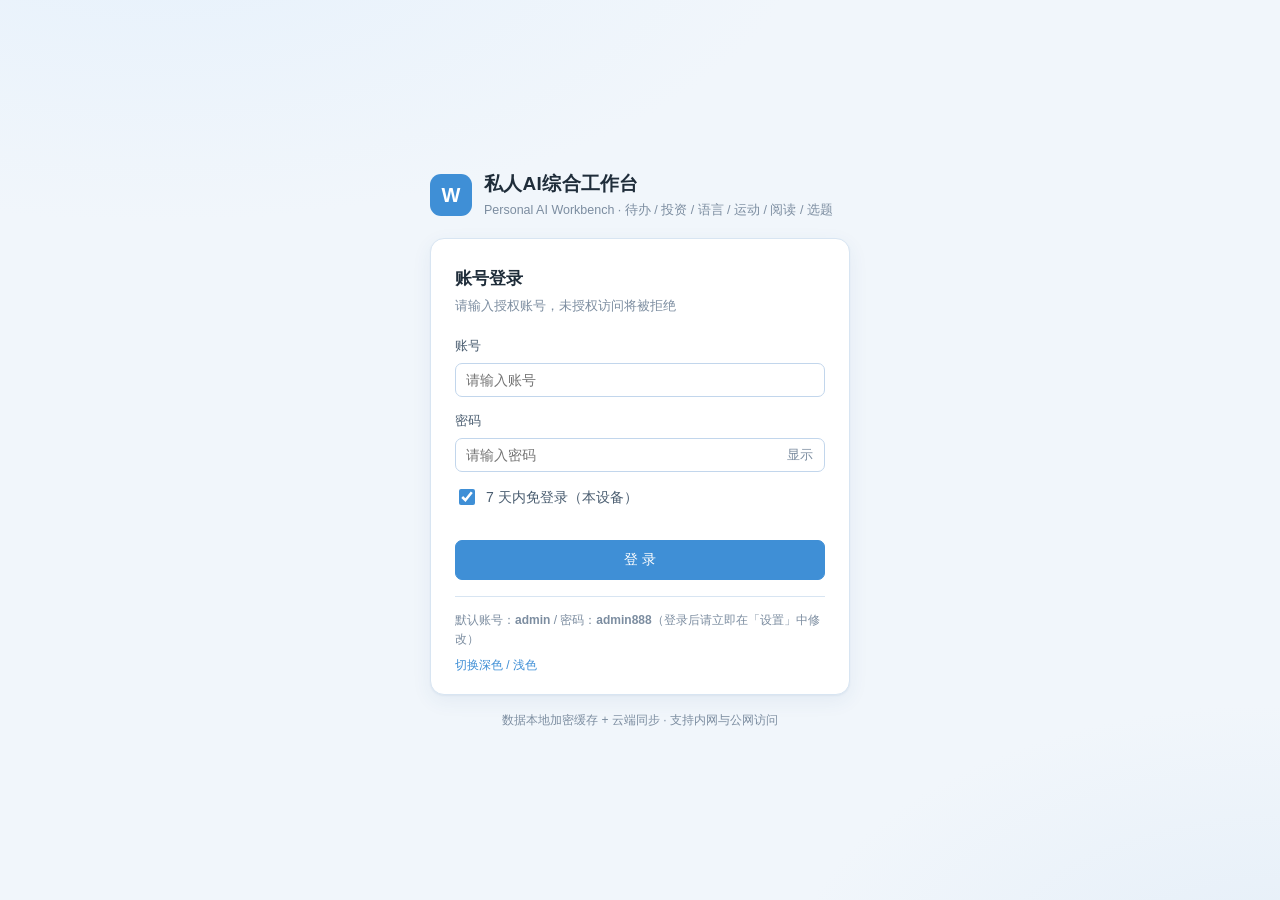
==== index.html @ 4f7e7493 "Add files via upload" ====
<!DOCTYPE html>
<html lang="zh-CN" data-theme="light">
<head>
<meta charset="UTF-8" />
<meta name="viewport" content="width=device-width, initial-scale=1, viewport-fit=cover" />
<meta name="theme-color" content="#3f8fd6" />
<title>芋圆工作台 · 登录</title>
<link rel="manifest" href="./manifest.json" />
<link rel="icon" type="image/png" sizes="192x192" href="./assets/icons/icon-192.png" />
<link rel="apple-touch-icon" href="./assets/icons/icon-192.png" />
<meta name="apple-mobile-web-app-capable" content="yes" />
<meta name="mobile-web-app-capable" content="yes" />
<meta name="apple-mobile-web-app-status-bar-style" content="default" />
<meta name="apple-mobile-web-app-title" content="芋圆" />
<link rel="stylesheet" href="./assets/css/style.css" />
</head>
<body class="login-body">

<div class="login-wrap">
  <div class="login-brand">
    <div class="brand-mark">W</div>
    <div>
      <h1>私人AI综合工作台</h1>
      <p>Personal AI Workbench · 待办 / 投资 / 语言 / 运动 / 阅读 / 选题</p>
    </div>
  </div>

  <div class="login-card">
    <h2>账号登录</h2>
    <p class="login-sub">请输入授权账号，未授权访问将被拒绝</p>

    <form id="loginForm" autocomplete="on" novalidate>
      <label class="field">
        <span>账号</span>
        <input id="username" name="username" type="text" placeholder="请输入账号" autocomplete="username" required />
      </label>

      <label class="field">
        <span>密码</span>
        <span class="pwd-box">
          <input id="password" name="password" type="password" placeholder="请输入密码" autocomplete="current-password" required />
          <button type="button" class="pwd-toggle" id="pwdToggle" aria-label="显示密码">显示</button>
        </span>
      </label>

      <label class="check-line">
        <input type="checkbox" id="remember" checked />
        <span>7 天内免登录（本设备）</span>
      </label>

      <div class="login-msg" id="loginMsg" role="alert"></div>

      <button class="btn btn-primary btn-block" type="submit" id="loginBtn">登 录</button>
    </form>

    <div class="login-foot">
      <span>默认账号：<b>admin</b> / 密码：<b>admin888</b>（登录后请立即在「设置」中修改）</span>
      <button type="button" class="linkbtn" id="themeToggle">切换深色 / 浅色</button>
    </div>
  </div>

  <p class="login-copy">数据本地加密缓存 + 云端同步 · 支持内网与公网访问</p>
</div>

<script src="./assets/js/core.js"></script>
<script>
(function () {
  var $ = function (id) { return document.getElementById(id); };

  Theme.init();
  $('themeToggle').addEventListener('click', function () { Theme.toggle(); });

  $('pwdToggle').addEventListener('click', function () {
    var p = $('password');
    var show = p.type === 'password';
    p.type = show ? 'text' : 'password';
    this.textContent = show ? '隐藏' : '显示';
  });

  // 已登录直接跳转
  if (Auth.isLogged()) { location.replace('./app.html'); return; }

  var msg = $('loginMsg');
  function showMsg(text, ok) {
    msg.textContent = text;
    msg.className = 'login-msg ' + (ok ? 'ok' : 'err') + ' show';
  }

  $('loginForm').addEventListener('submit', function (e) {
    e.preventDefault();
    var u = $('username').value.trim();
    var p = $('password').value;
    if (!u || !p) { showMsg('请输入账号与密码', false); return; }

    var btn = $('loginBtn');
    btn.disabled = true; btn.textContent = '校验中…';

    Auth.login(u, p, $('remember').checked).then(function (res) {
      if (res.ok) {
        showMsg('登录成功，正在进入工作台…', true);
        setTimeout(function () { location.replace('./app.html'); }, 350);
      } else {
        showMsg(res.msg || '账号或密码错误', false);
        btn.disabled = false; btn.textContent = '登 录';
      }
    });
  });
})();
</script>
</body>
</html>
---- assets/css/style.css ----
/* ============================================================
 * 私人AI综合工作台 · 样式表
 * 低饱和商务简约风 / 浅色默认 + 深色模式 / 全端响应式
 * ============================================================ */

:root {
  --bg: #f1f6fb;
  --bg-soft: #e4eef8;
  --panel: #ffffff;
  --panel-2: #f7faff;
  --border: #d8e5f2;
  --border-strong: #c2d6ec;
  --text: #1f2d3a;
  --text-2: #4a5d70;
  --text-3: #7c8da0;
  --accent: #3f8fd6;
  --accent-soft: #e6f1fc;
  --accent-text: #ffffff;
  --ok: #3f9d6b;
  --ok-soft: #e4f4ec;
  --warn: #c08a2e;
  --warn-soft: #f8f0e1;
  --err: #c25a52;
  --err-soft: #f8ebe9;
  --info: #4f93c4;
  --info-soft: #e7f2fb;
  --shadow: 0 1px 2px rgba(38, 88, 140, .06), 0 6px 20px rgba(38, 88, 140, .07);
  --radius: 10px;
  --radius-sm: 7px;
  --sidebar-w: 232px;
  --header-h: 58px;
  --font: -apple-system, BlinkMacSystemFont, "Segoe UI", "PingFang SC", "Hiragino Sans GB", "Microsoft YaHei", "Helvetica Neue", Arial, sans-serif;
}

[data-theme="dark"] {
  --bg: #101a26;
  --bg-soft: #15212f;
  --panel: #16222f;
  --panel-2: #1b2836;
  --border: #243343;
  --border-strong: #32465a;
  --text: #dde8f2;
  --text-2: #9fb2c4;
  --text-3: #6f8094;
  --accent: #5aa6e6;
  --accent-soft: #16314a;
  --accent-text: #08121c;
  --ok: #6fc090;
  --ok-soft: #16301f;
  --warn: #d6a85e;
  --warn-soft: #2c261a;
  --err: #e08a82;
  --err-soft: #2c201f;
  --info: #7fb6e0;
  --info-soft: #142634;
  --shadow: 0 1px 2px rgba(0, 0, 0, .32), 0 6px 20px rgba(0, 0, 0, .28);
}

* { box-sizing: border-box; }
html, body { height: 100%; }
body {
  margin: 0;
  font-family: var(--font);
  font-size: 14px;
  line-height: 1.6;
  color: var(--text);
  background: var(--bg);
  -webkit-font-smoothing: antialiased;
  -webkit-tap-highlight-color: transparent;
}
h1, h2, h3, h4, p { margin: 0; }
button, input, select, textarea { font-family: inherit; font-size: 14px; color: inherit; }
a { color: var(--accent); text-decoration: none; }

/* ---------- 通用控件 ---------- */
.btn {
  display: inline-flex; align-items: center; justify-content: center; gap: 6px;
  height: 34px; padding: 0 14px; border-radius: var(--radius-sm);
  border: 1px solid var(--border-strong); background: var(--panel); color: var(--text);
  cursor: pointer; transition: .15s; white-space: nowrap; user-select: none;
}
.btn:hover { border-color: var(--accent); color: var(--accent); }
.btn:active { transform: translateY(1px); }
.btn-primary { background: var(--accent); border-color: var(--accent); color: var(--accent-text); }
.btn-primary:hover { filter: brightness(1.08); color: var(--accent-text); }
.btn-sm { height: 28px; padding: 0 10px; font-size: 13px; border-radius: 6px; }
.btn-ghost { background: transparent; border-color: transparent; color: var(--text-2); }
.btn-ghost:hover { background: var(--bg-soft); color: var(--accent); }
.btn-block { width: 100%; height: 40px; }
.btn-danger:hover { border-color: var(--err); color: var(--err); }
.btn[disabled] { opacity: .55; cursor: not-allowed; }

input[type="text"], input[type="password"], input[type="date"], input[type="number"],
input[type="search"], select, textarea {
  width: 100%; padding: 8px 10px; border: 1px solid var(--border-strong);
  border-radius: var(--radius-sm); background: var(--panel); outline: none; transition: .15s;
}
input:focus, select:focus, textarea:focus { border-color: var(--accent); box-shadow: 0 0 0 3px var(--accent-soft); }
textarea { resize: vertical; min-height: 68px; line-height: 1.6; }
label.field { display: block; margin-bottom: 14px; }
label.field > span { display: block; margin-bottom: 6px; color: var(--text-2); font-size: 13px; }
.check-line { display: flex; align-items: center; gap: 8px; color: var(--text-2); cursor: pointer; }
.check-line input { width: 16px; height: 16px; accent-color: var(--accent); }

.tag {
  display: inline-flex; align-items: center; gap: 4px; height: 22px; padding: 0 8px;
  border-radius: 20px; font-size: 12px; background: var(--bg-soft); color: var(--text-2); white-space: nowrap;
}
.tag.ok { background: var(--ok-soft); color: var(--ok); }
.tag.warn { background: var(--warn-soft); color: var(--warn); }
.tag.err { background: var(--err-soft); color: var(--err); }
.tag.info { background: var(--info-soft); color: var(--info); }
.tag.accent { background: var(--accent-soft); color: var(--accent); }

.muted { color: var(--text-3); }
.small { font-size: 12.5px; }
.row { display: flex; gap: 10px; flex-wrap: wrap; }
.row-between { display: flex; align-items: center; justify-content: space-between; gap: 10px; flex-wrap: wrap; }
.grow { flex: 1 1 auto; min-width: 0; }
.hidden { display: none !important; }

/* ---------- 提示条 ---------- */
.toast-box { position: fixed; right: 16px; bottom: 16px; z-index: 9999; display: flex; flex-direction: column; gap: 8px; }
.toast {
  padding: 10px 14px; border-radius: var(--radius-sm); background: var(--panel);
  border: 1px solid var(--border-strong); box-shadow: var(--shadow); max-width: 78vw;
  animation: toastin .2s ease-out;
}
.toast.ok { border-left: 3px solid var(--ok); }
.toast.err { border-left: 3px solid var(--err); }
.toast.warn { border-left: 3px solid var(--warn); }
.toast.info { border-left: 3px solid var(--info); }
.toast.out { opacity: 0; transform: translateY(6px); transition: .35s; }
@keyframes toastin { from { opacity: 0; transform: translateY(8px); } to { opacity: 1; transform: none; } }

/* ============================================================
 * 登录页
 * ============================================================ */
.login-body {
  display: flex; align-items: center; justify-content: center; padding: 24px;
  background:
    radial-gradient(1100px 520px at 12% -10%, var(--accent-soft), transparent 60%),
    radial-gradient(900px 520px at 100% 110%, var(--bg-soft), transparent 55%),
    var(--bg);
}
.login-wrap { width: 100%; max-width: 420px; }
.login-brand { display: flex; align-items: center; gap: 12px; margin-bottom: 18px; }
.brand-mark {
  width: 42px; height: 42px; flex: none; border-radius: 11px; background: var(--accent);
  color: var(--accent-text); font-weight: 700; font-size: 20px;
  display: flex; align-items: center; justify-content: center;
}
.login-brand h1 { font-size: 19px; font-weight: 650; letter-spacing: .3px; }
.login-brand p { font-size: 12.5px; color: var(--text-3); }
.login-card { background: var(--panel); border: 1px solid var(--border); border-radius: 14px; padding: 26px 24px 20px; box-shadow: var(--shadow); }
.login-card h2 { font-size: 17px; font-weight: 620; }
.login-sub { color: var(--text-3); font-size: 12.5px; margin: 4px 0 20px; }
.pwd-box { position: relative; display: block; }
.pwd-toggle {
  position: absolute; right: 6px; top: 50%; transform: translateY(-50%);
  border: none; background: transparent; color: var(--text-3); cursor: pointer; font-size: 12.5px; padding: 4px 6px;
}
.login-msg { min-height: 20px; font-size: 12.5px; opacity: 0; transition: .2s; margin: 4px 0 8px; }
.login-msg.show { opacity: 1; }
.login-msg.err { color: var(--err); }
.login-msg.ok { color: var(--ok); }
.login-foot { margin-top: 16px; padding-top: 14px; border-top: 1px solid var(--border); display: flex; flex-direction: column; gap: 8px; font-size: 12px; color: var(--text-3); }
.linkbtn { align-self: flex-start; background: none; border: none; color: var(--accent); cursor: pointer; padding: 0; font-size: 12px; }
.login-copy { text-align: center; margin-top: 16px; font-size: 12px; color: var(--text-3); }

/* ============================================================
 * 工作台框架
 * ============================================================ */
.app { display: flex; min-height: 100vh; }

.sidebar {
  width: var(--sidebar-w); flex: none; background: var(--panel); border-right: 1px solid var(--border);
  display: flex; flex-direction: column; position: fixed; inset: 0 auto 0 0; z-index: 60;
}
.side-head { height: var(--header-h); display: flex; align-items: center; gap: 10px; padding: 0 16px; border-bottom: 1px solid var(--border); }
.side-head .brand-mark { width: 30px; height: 30px; font-size: 15px; border-radius: 8px; }
.side-head .t { font-weight: 620; font-size: 14.5px; letter-spacing: .2px; }
.side-head .s { font-size: 11px; color: var(--text-3); }
.nav { padding: 12px 10px; overflow-y: auto; flex: 1; }
.nav-label { font-size: 11px; color: var(--text-3); padding: 8px 10px 6px; letter-spacing: .5px; }
.nav-item {
  display: flex; align-items: center; gap: 10px; width: 100%; padding: 10px 11px; margin-bottom: 3px;
  border: none; background: transparent; border-radius: 8px; color: var(--text-2);
  cursor: pointer; text-align: left; transition: .14s; font-size: 14px;
}
.nav-item:hover { background: var(--bg-soft); color: var(--text); }
.nav-item.active { background: var(--accent-soft); color: var(--accent); font-weight: 600; }
.nav-item .ico { width: 18px; height: 18px; flex: none; opacity: .9; }
.nav-item .badge {
  margin-left: auto; min-width: 20px; height: 19px; padding: 0 6px; border-radius: 10px;
  background: var(--bg-soft); color: var(--text-2); font-size: 11.5px;
  display: inline-flex; align-items: center; justify-content: center;
}
.nav-item.active .badge { background: var(--accent); color: var(--accent-text); }
.side-foot { padding: 10px; border-top: 1px solid var(--border); display: flex; flex-direction: column; gap: 6px; }
.sync-chip {
  display: flex; align-items: center; gap: 7px; font-size: 12px; color: var(--text-3);
  padding: 7px 10px; background: var(--bg-soft); border-radius: 7px;
}
.dot { width: 7px; height: 7px; border-radius: 50%; background: var(--text-3); flex: none; }
.dot.ok { background: var(--ok); }
.dot.err { background: var(--err); }
.dot.pending, .dot.syncing { background: var(--warn); animation: pulse 1.2s infinite; }
@keyframes pulse { 50% { opacity: .35; } }

.main { flex: 1; min-width: 0; margin-left: var(--sidebar-w); display: flex; flex-direction: column; }
.topbar {
  height: var(--header-h); position: sticky; top: 0; z-index: 50;
  background: color-mix(in srgb, var(--bg) 88%, transparent);
  backdrop-filter: saturate(160%) blur(8px);
  border-bottom: 1px solid var(--border);
  display: flex; align-items: center; gap: 12px; padding: 0 18px;
}
.topbar .page-title { font-size: 15.5px; font-weight: 620; }
.topbar .page-sub { font-size: 12px; color: var(--text-3); }
.top-actions { margin-left: auto; display: flex; align-items: center; gap: 8px; }
.icon-btn {
  width: 34px; height: 34px; border-radius: 8px; border: 1px solid var(--border);
  background: var(--panel); color: var(--text-2); cursor: pointer;
  display: inline-flex; align-items: center; justify-content: center;
}
.icon-btn:hover { color: var(--accent); border-color: var(--accent); }
.menu-btn { display: none; }
.content { padding: 18px; max-width: 1240px; width: 100%; }
.view { display: none; }
.view.active { display: block; animation: fade .18s ease-out; }
@keyframes fade { from { opacity: 0; transform: translateY(4px); } to { opacity: 1; transform: none; } }

.backdrop { display: none; position: fixed; inset: 0; background: rgba(10, 15, 20, .38); z-index: 55; }
.backdrop.show { display: block; }

/* ---------- 卡片与栅格 ---------- */
.card { background: var(--panel); border: 1px solid var(--border); border-radius: var(--radius); padding: 16px; box-shadow: var(--shadow); }
.card + .card { margin-top: 14px; }
.card-head { display: flex; align-items: center; justify-content: space-between; gap: 10px; margin-bottom: 12px; flex-wrap: wrap; }
.card-head h3 { font-size: 14.5px; font-weight: 620; display: flex; align-items: center; gap: 8px; }
.card-head .sub { font-size: 12px; color: var(--text-3); font-weight: 400; }
.grid { display: grid; gap: 14px; }
.g2 { grid-template-columns: repeat(2, minmax(0, 1fr)); }
.g3 { grid-template-columns: repeat(3, minmax(0, 1fr)); }
.g4 { grid-template-columns: repeat(4, minmax(0, 1fr)); }

.stat { background: var(--panel); border: 1px solid var(--border); border-radius: var(--radius); padding: 14px 16px; }
.stat .n { font-size: 24px; font-weight: 650; letter-spacing: .5px; }
.stat .l { font-size: 12.5px; color: var(--text-3); margin-top: 2px; }
.stat .x { font-size: 11.5px; color: var(--text-3); margin-top: 6px; }

/* ---------- 列表项 ---------- */
.item {
  border: 1px solid var(--border); border-radius: var(--radius-sm); padding: 12px 14px;
  background: var(--panel-2); margin-bottom: 10px; transition: .15s;
}
.item:hover { border-color: var(--border-strong); }
.item.done { opacity: .62; }
.item.done .item-title { text-decoration: line-through; }
.item-title { font-weight: 560; word-break: break-word; }
.item-meta { display: flex; flex-wrap: wrap; gap: 6px; align-items: center; margin-top: 7px; font-size: 12px; color: var(--text-3); }
.item-actions { display: flex; gap: 6px; flex-wrap: wrap; margin-top: 10px; }
.item-note { margin-top: 8px; padding: 8px 10px; background: var(--bg-soft); border-radius: 6px; font-size: 13px; color: var(--text-2); white-space: pre-wrap; }
.item.status-doing { border-left: 3px solid var(--info); }
.item.status-done { border-left: 3px solid var(--ok); }
.item.status-delay { border-left: 3px solid var(--warn); }

.empty { text-align: center; padding: 28px 12px; color: var(--text-3); font-size: 13px; }
.divider { height: 1px; background: var(--border); margin: 14px 0; }

.chips { display: flex; gap: 6px; flex-wrap: wrap; }
.chip {
  padding: 5px 11px; border-radius: 18px; border: 1px solid var(--border-strong);
  background: var(--panel); color: var(--text-2); cursor: pointer; font-size: 12.5px; transition: .14s;
}
.chip:hover { border-color: var(--accent); color: var(--accent); }
.chip.on { background: var(--accent); border-color: var(--accent); color: var(--accent-text); }

.inline-form { display: grid; gap: 10px; grid-template-columns: repeat(auto-fit, minmax(150px, 1fr)); align-items: end; }
.inline-form .full { grid-column: 1 / -1; }

.readbox { line-height: 1.85; font-size: 14.5px; color: var(--text); white-space: pre-wrap; }
.readbox.zoom { font-size: 17px; line-height: 2.05; letter-spacing: .3px; }
.quote { border-left: 3px solid var(--accent); padding: 6px 0 6px 12px; color: var(--text-2); background: var(--bg-soft); border-radius: 0 6px 6px 0; }

.kv { display: flex; gap: 8px; font-size: 13px; padding: 5px 0; border-bottom: 1px dashed var(--border); }
.kv:last-child { border-bottom: none; }
.kv .k { color: var(--text-3); min-width: 76px; flex: none; }

.bar-wrap { display: flex; align-items: flex-end; gap: 8px; height: 120px; padding-top: 8px; }
.bar-col { flex: 1; display: flex; flex-direction: column; align-items: center; gap: 6px; }
.bar {
  width: 100%; max-width: 34px; background: var(--accent-soft); border-radius: 5px 5px 0 0;
  border: 1px solid var(--border); border-bottom: none; min-height: 3px; position: relative; transition: .3s;
}
.bar.filled { background: var(--accent); border-color: var(--accent); }
.bar-lb { font-size: 11px; color: var(--text-3); }

.calendar { display: grid; grid-template-columns: repeat(7, 1fr); gap: 5px; }
.cal-cell {
  aspect-ratio: 1; border-radius: 5px; background: var(--bg-soft); border: 1px solid var(--border);
  display: flex; align-items: center; justify-content: center; font-size: 11px; color: var(--text-3);
}
.cal-cell.hit { background: var(--accent); border-color: var(--accent); color: var(--accent-text); font-weight: 600; }
.cal-cell.today { outline: 2px solid var(--warn); outline-offset: 1px; }

.tablewrap { overflow-x: auto; }
table.tb { width: 100%; border-collapse: collapse; font-size: 13px; min-width: 460px; }
table.tb th, table.tb td { padding: 9px 10px; text-align: left; border-bottom: 1px solid var(--border); }
table.tb th { color: var(--text-3); font-weight: 500; font-size: 12px; background: var(--panel-2); }

details.acc { border: 1px solid var(--border); border-radius: var(--radius-sm); padding: 10px 12px; background: var(--panel-2); margin-bottom: 10px; }
details.acc > summary { cursor: pointer; font-weight: 560; list-style: none; display: flex; align-items: center; gap: 8px; }
details.acc > summary::-webkit-details-marker { display: none; }
details.acc > summary::before { content: '▸'; color: var(--text-3); transition: .15s; }
details.acc[open] > summary::before { transform: rotate(90deg); }
details.acc .body { margin-top: 10px; padding-top: 10px; border-top: 1px dashed var(--border); }

/* ---------- 抖音热点荐书 ---------- */
.lib-reco { border: 1px solid var(--border); border-radius: var(--radius-sm); padding: 12px 14px; background: var(--panel-2); margin-bottom: 12px; transition: .15s; }
.lib-reco:hover { border-color: var(--border-strong); }
.lib-reco-hd { display: flex; gap: 10px; align-items: flex-start; }
.lib-rank { flex: none; width: 22px; height: 22px; border-radius: 6px; background: var(--accent); color: var(--accent-text); font-size: 12px; font-weight: 700; display: inline-flex; align-items: center; justify-content: center; margin-top: 1px; }
.lib-reco-t { font-weight: 600; font-size: 14px; }
.lib-reco-books { margin-top: 10px; display: grid; gap: 8px; }
.lib-book { display: flex; align-items: center; gap: 10px; padding: 9px 11px; border: 1px solid var(--border); border-radius: 8px; background: var(--panel); }
.lib-book .grow { min-width: 0; }

/* ---------- 投资关键词 / 案例网格 ---------- */
.term-grid { display: grid; grid-template-columns: repeat(auto-fill, minmax(220px, 1fr)); gap: 12px; }
.term-grid .term-card { margin: 0; }
.case-grid { display: grid; grid-template-columns: repeat(auto-fill, minmax(280px, 1fr)); gap: 12px; }
.case-grid .case-card { margin: 0; }

/* ---------- 自媒体脚本卡片 ---------- */
.script-card { border: 1px solid var(--border); border-radius: var(--radius-sm); padding: 14px; margin-bottom: 14px; background: var(--panel-2); }
.script-head { display: flex; align-items: center; gap: 10px; margin-bottom: 10px; flex-wrap: wrap; }
.script-title { font-weight: 600; color: var(--text); font-size: 15px; }
.script-body { white-space: pre-wrap; line-height: 1.85; font-size: 14px; }

/* ---------- 学习进度条 ---------- */
.progress { height: 10px; background: var(--bg-soft); border-radius: 99px; overflow: hidden; }
.progress .bar { height: 100%; width: 0; background: linear-gradient(90deg, var(--accent), #6fb3e8); border-radius: 99px; transition: width .4s ease; }

/* ---------- 打卡激励条 ---------- */
.streak-card { display: flex; align-items: center; gap: 18px; flex-wrap: wrap; padding: 14px 16px; }
.streak-left { display: flex; align-items: center; gap: 10px; }
.streak-left .fire { font-size: 30px; line-height: 1; }
.streak-left .big { font-size: 30px; font-weight: 700; color: var(--accent); line-height: 1; }
.streak-mid { flex: 1; min-width: 160px; }
.streak-mid .wk { display: flex; gap: 7px; margin-bottom: 4px; }
.streak-mid .dot { width: 14px; height: 14px; border-radius: 50%; background: var(--bg-soft); border: 1px solid var(--border-strong); }
.streak-mid .dot.on { background: var(--accent); border-color: var(--accent); }
.streak-mid .dot.today { box-shadow: 0 0 0 3px var(--accent-soft); }
.streak-right { display: flex; gap: 8px; }

/* ---------- 本月运动日历 ---------- */
.cal-grid { display: grid; grid-template-columns: repeat(7, 1fr); gap: 6px; }
.cal-day { position: relative; min-height: 42px; border-radius: 8px; background: var(--bg-soft); border: 1px solid var(--border); display: flex; flex-direction: column; align-items: center; justify-content: center; font-size: 12px; color: var(--text-2); }
.cal-day.hit { background: var(--accent-soft); border-color: var(--accent); color: var(--accent); }
.cal-day.today { box-shadow: 0 0 0 2px var(--accent); }
.cal-day .cd-num { font-weight: 600; }
.cal-day .cd-min { font-size: 10px; }

/* ---------- 响应式 ---------- */
@media (max-width: 1080px) {
  .g4 { grid-template-columns: repeat(2, minmax(0, 1fr)); }
  .g3 { grid-template-columns: repeat(2, minmax(0, 1fr)); }
}
@media (max-width: 760px) {
  :root { --header-h: 54px; }
  .sidebar { transform: translateX(-100%); transition: transform .22s ease; box-shadow: var(--shadow); width: 250px; }
  .sidebar.open { transform: none; }
  .main { margin-left: 0; }
  .menu-btn { display: inline-flex; }
  .content { padding: 12px; }
  .g2, .g3, .g4 { grid-template-columns: 1fr; }
  .topbar { padding: 0 12px; gap: 8px; }
  .topbar .page-sub { display: none; }
  .btn { height: 36px; }
  .btn-sm { height: 32px; }
  .item-actions .btn { flex: 1 1 auto; min-width: 74px; }
  .stat .n { font-size: 21px; }
}
@media print {
  .sidebar, .topbar, .item-actions, .btn { display: none !important; }
  .main { margin: 0; }
}
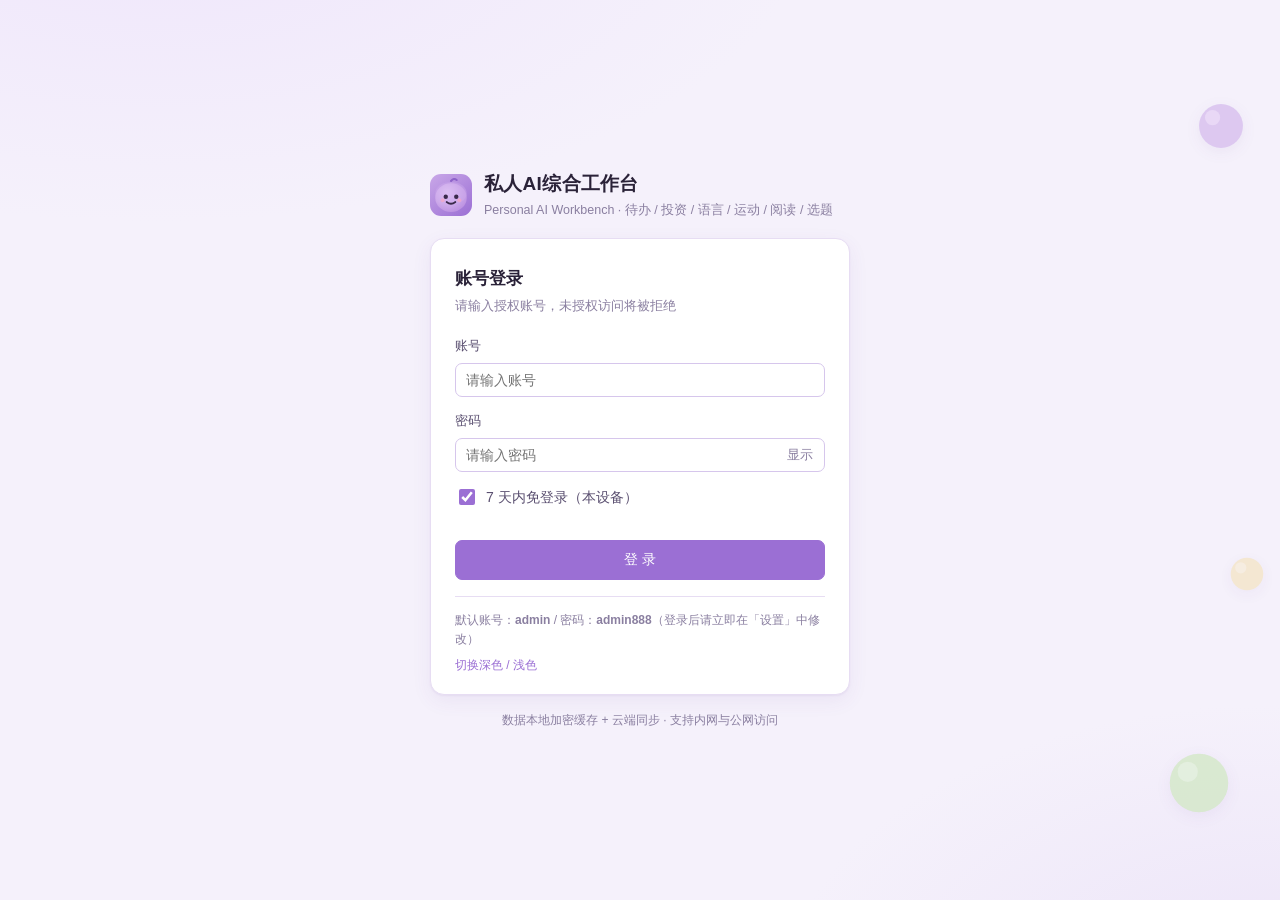
==== commit 356c02b8: "Add files via upload" ====
--- a/index.html
+++ b/index.html
@@ -3,7 +3,7 @@
 <head>
 <meta charset="UTF-8" />
 <meta name="viewport" content="width=device-width, initial-scale=1, viewport-fit=cover" />
-<meta name="theme-color" content="#3f8fd6" />
+<meta name="theme-color" content="#9b6fd4" />
 <title>芋圆工作台 · 登录</title>
 <link rel="manifest" href="./manifest.json" />
 <link rel="icon" type="image/png" sizes="192x192" href="./assets/icons/icon-192.png" />
@@ -16,9 +16,15 @@
 </head>
 <body class="login-body">
 
+<div class="deco" aria-hidden="true">
+  <svg class="taro-float t1" viewBox="0 0 32 32"><circle cx="16" cy="16" r="13" fill="#c9a7e8"/><circle cx="11" cy="11" r="4.5" fill="#e7d0f7" opacity=".7"/></svg>
+  <svg class="taro-float t2" viewBox="0 0 32 32"><circle cx="16" cy="16" r="13" fill="#bfe3a7"/><circle cx="11" cy="11" r="4.5" fill="#dbf3cf" opacity=".7"/></svg>
+  <svg class="taro-float t3" viewBox="0 0 32 32"><circle cx="16" cy="16" r="13" fill="#f3dca0"/><circle cx="11" cy="11" r="4.5" fill="#fbecd0" opacity=".7"/></svg>
+</div>
+
 <div class="login-wrap">
   <div class="login-brand">
-    <div class="brand-mark">W</div>
+    <div class="brand-mark taro-mark"><svg viewBox="0 0 48 48" class="taro-face" aria-hidden="true"><defs><radialGradient id="tg" cx="38%" cy="32%" r="80%"><stop offset="0%" stop-color="#e7d0f7"/><stop offset="100%" stop-color="#b78adf"/></radialGradient></defs><ellipse cx="24" cy="27" rx="18" ry="16.5" fill="url(#tg)"/><ellipse cx="24" cy="22" rx="18" ry="13" fill="#cda8ec" opacity=".45"/><path d="M24 8 q3.2 -4 6.5 -1.2" stroke="#8e63c9" stroke-width="2.4" fill="none" stroke-linecap="round"/><circle cx="18" cy="26" r="2.5" fill="#3a2a4a"/><circle cx="30" cy="26" r="2.5" fill="#3a2a4a"/><path d="M19 32 Q24 36 29 32" stroke="#3a2a4a" stroke-width="2" fill="none" stroke-linecap="round"/><circle cx="14.5" cy="30" r="2.3" fill="#f7a8c4" opacity=".7"/><circle cx="33.5" cy="30" r="2.3" fill="#f7a8c4" opacity=".7"/></svg></div>
     <div>
       <h1>私人AI综合工作台</h1>
       <p>Personal AI Workbench · 待办 / 投资 / 语言 / 运动 / 阅读 / 选题</p>
--- a/assets/css/style.css
+++ b/assets/css/style.css
@@ -4,17 +4,17 @@
  * ============================================================ */
 
 :root {
-  --bg: #f1f6fb;
-  --bg-soft: #e4eef8;
+  --bg: #f5f1fb;
+  --bg-soft: #ece4f8;
   --panel: #ffffff;
-  --panel-2: #f7faff;
-  --border: #d8e5f2;
-  --border-strong: #c2d6ec;
-  --text: #1f2d3a;
-  --text-2: #4a5d70;
-  --text-3: #7c8da0;
-  --accent: #3f8fd6;
-  --accent-soft: #e6f1fc;
+  --panel-2: #faf7ff;
+  --border: #e7ddf3;
+  --border-strong: #d6c6ec;
+  --text: #2a2238;
+  --text-2: #5a4f70;
+  --text-3: #8a7fa0;
+  --accent: #9b6fd4;
+  --accent-soft: #efe6fb;
   --accent-text: #ffffff;
   --ok: #3f9d6b;
   --ok-soft: #e4f4ec;
@@ -22,9 +22,9 @@
   --warn-soft: #f8f0e1;
   --err: #c25a52;
   --err-soft: #f8ebe9;
-  --info: #4f93c4;
-  --info-soft: #e7f2fb;
-  --shadow: 0 1px 2px rgba(38, 88, 140, .06), 0 6px 20px rgba(38, 88, 140, .07);
+  --info: #6f86cf;
+  --info-soft: #eceefb;
+  --shadow: 0 1px 2px rgba(96, 56, 150, .06), 0 6px 20px rgba(96, 56, 150, .07);
   --radius: 10px;
   --radius-sm: 7px;
   --sidebar-w: 232px;
@@ -33,27 +33,27 @@
 }
 
 [data-theme="dark"] {
-  --bg: #101a26;
-  --bg-soft: #15212f;
-  --panel: #16222f;
-  --panel-2: #1b2836;
-  --border: #243343;
-  --border-strong: #32465a;
-  --text: #dde8f2;
-  --text-2: #9fb2c4;
-  --text-3: #6f8094;
-  --accent: #5aa6e6;
-  --accent-soft: #16314a;
-  --accent-text: #08121c;
+  --bg: #16111f;
+  --bg-soft: #1e182b;
+  --panel: #1c1626;
+  --panel-2: #221a30;
+  --border: #2c2440;
+  --border-strong: #3a2f55;
+  --text: #ece6f5;
+  --text-2: #b6a8cc;
+  --text-3: #857a9c;
+  --accent: #b389e8;
+  --accent-soft: #2a2042;
+  --accent-text: #1a1230;
   --ok: #6fc090;
   --ok-soft: #16301f;
   --warn: #d6a85e;
   --warn-soft: #2c261a;
   --err: #e08a82;
   --err-soft: #2c201f;
-  --info: #7fb6e0;
-  --info-soft: #142634;
-  --shadow: 0 1px 2px rgba(0, 0, 0, .32), 0 6px 20px rgba(0, 0, 0, .28);
+  --info: #9ab6e8;
+  --info-soft: #1a2238;
+  --shadow: 0 1px 2px rgba(0, 0, 0, .34), 0 6px 20px rgba(0, 0, 0, .30);
 }
 
 * { box-sizing: border-box; }
@@ -387,3 +387,100 @@
   .sidebar, .topbar, .item-actions, .btn { display: none !important; }
   .main { margin: 0; }
 }
+
+/* ============================================================
+ * V2 新增组件样式：视频卡 / 步骤 / 弹窗 / 收藏夹选择
+ * ============================================================ */
+
+/* ---- 视频卡片（建立财商 / 英语学习 每日跟读视频） ---- */
+.video-card {
+  border: 1px solid var(--border);
+  border-radius: var(--radius);
+  background: var(--panel-2);
+  padding: 14px 16px;
+  display: flex;
+  flex-direction: column;
+  gap: 8px;
+}
+.vc-top { display: flex; flex-wrap: wrap; align-items: center; gap: 8px; }
+.vc-platform {
+  font-size: 12px; font-weight: 600; color: var(--accent);
+  background: var(--accent-soft); border: 1px solid var(--border-strong);
+  padding: 2px 9px; border-radius: 999px;
+}
+.vc-title { font-size: 17px; font-weight: 600; color: var(--text); line-height: 1.45; }
+.vc-person { font-size: 13px; color: var(--text-2); }
+.vc-desc { font-size: 13.5px; color: var(--text-2); line-height: 1.7; }
+.vc-shadow {
+  font-size: 13.5px; color: var(--text-2); line-height: 1.7;
+  background: var(--bg-soft); border-radius: var(--radius-sm); padding: 10px 12px;
+}
+.vc-shadow ul { margin: 4px 0 0; padding-left: 20px; }
+.vc-shadow li { margin: 3px 0; }
+.vc-actions { display: flex; flex-wrap: wrap; gap: 8px; margin-top: 4px; }
+
+/* ---- 步骤列表（影子跟读法说明） ---- */
+.steps { margin: 0; padding-left: 22px; display: flex; flex-direction: column; gap: 10px; }
+.steps li { font-size: 14px; color: var(--text-2); line-height: 1.7; }
+.steps li b { color: var(--text); }
+
+/* ---- 可点开长文的案例卡 ---- */
+.case-card.clickable { cursor: pointer; }
+.case-card.clickable:hover { border-color: var(--accent); box-shadow: var(--shadow); }
+
+/* ---- 通用弹窗 ---- */
+.modal-mask {
+  position: fixed; inset: 0; z-index: 1000;
+  background: rgba(20, 40, 64, .42);
+  display: none; align-items: center; justify-content: center;
+  padding: 18px;
+  -webkit-backdrop-filter: blur(2px); backdrop-filter: blur(2px);
+}
+.modal-mask.show { display: flex; }
+.modal {
+  width: min(680px, 100%); max-height: 86vh; overflow: auto;
+  background: var(--panel); border: 1px solid var(--border);
+  border-radius: var(--radius); box-shadow: 0 18px 50px rgba(20, 40, 64, .28);
+  animation: modalIn .18s ease;
+}
+@keyframes modalIn { from { opacity: 0; transform: translateY(10px) scale(.98); } to { opacity: 1; transform: none; } }
+.modal-head {
+  display: flex; align-items: center; justify-content: space-between;
+  gap: 12px; padding: 14px 16px; border-bottom: 1px solid var(--border);
+  position: sticky; top: 0; background: var(--panel); z-index: 1;
+}
+.modal-title { font-size: 16px; font-weight: 600; color: var(--text); }
+.modal-x {
+  border: none; background: var(--bg-soft); color: var(--text-2);
+  width: 30px; height: 30px; border-radius: 8px; font-size: 20px; line-height: 1;
+  cursor: pointer; flex: none;
+}
+.modal-x:hover { background: var(--border); color: var(--text); }
+.modal-body { padding: 16px; font-size: 14.5px; color: var(--text); line-height: 1.8; }
+.modal-body .readbox { white-space: normal; }
+.modal-foot {
+  display: flex; flex-wrap: wrap; gap: 10px; justify-content: flex-end;
+  padding: 12px 16px; border-top: 1px solid var(--border);
+}
+
+/* ---- 收藏夹选择 chips ---- */
+.folder-pick { cursor: pointer; }
+.folder-pick:hover { border-color: var(--accent); color: var(--accent); }
+
+/* ===== 芋圆装饰（淡紫软萌风） ===== */
+.deco { position: fixed; inset: 0; pointer-events: none; z-index: 60; overflow: hidden; }
+.taro-float { position: absolute; filter: drop-shadow(0 4px 8px rgba(96, 56, 150, .12)); animation: taroFloat 9s ease-in-out infinite; }
+.deco .t1 { top: 11%; right: 2.5%; width: 54px; opacity: .55; }
+.deco .t2 { bottom: 9%; right: 3.5%; width: 72px; opacity: .5; animation-delay: -3s; }
+.deco .t3 { bottom: 34%; right: 1%; width: 40px; opacity: .45; animation-delay: -6s; }
+@keyframes taroFloat {
+  0%, 100% { transform: translateY(0) rotate(-4deg); }
+  50% { transform: translateY(-16px) rotate(6deg); }
+}
+.taro-mark { overflow: hidden; background: linear-gradient(140deg, #c9a7e8, #9b6fd4) !important; }
+.taro-face { width: 100%; height: 100%; display: block; }
+@media (max-width: 720px) {
+  .deco .t3 { display: none; }
+  .deco .t1 { width: 42px; }
+  .deco .t2 { width: 56px; }
+}
